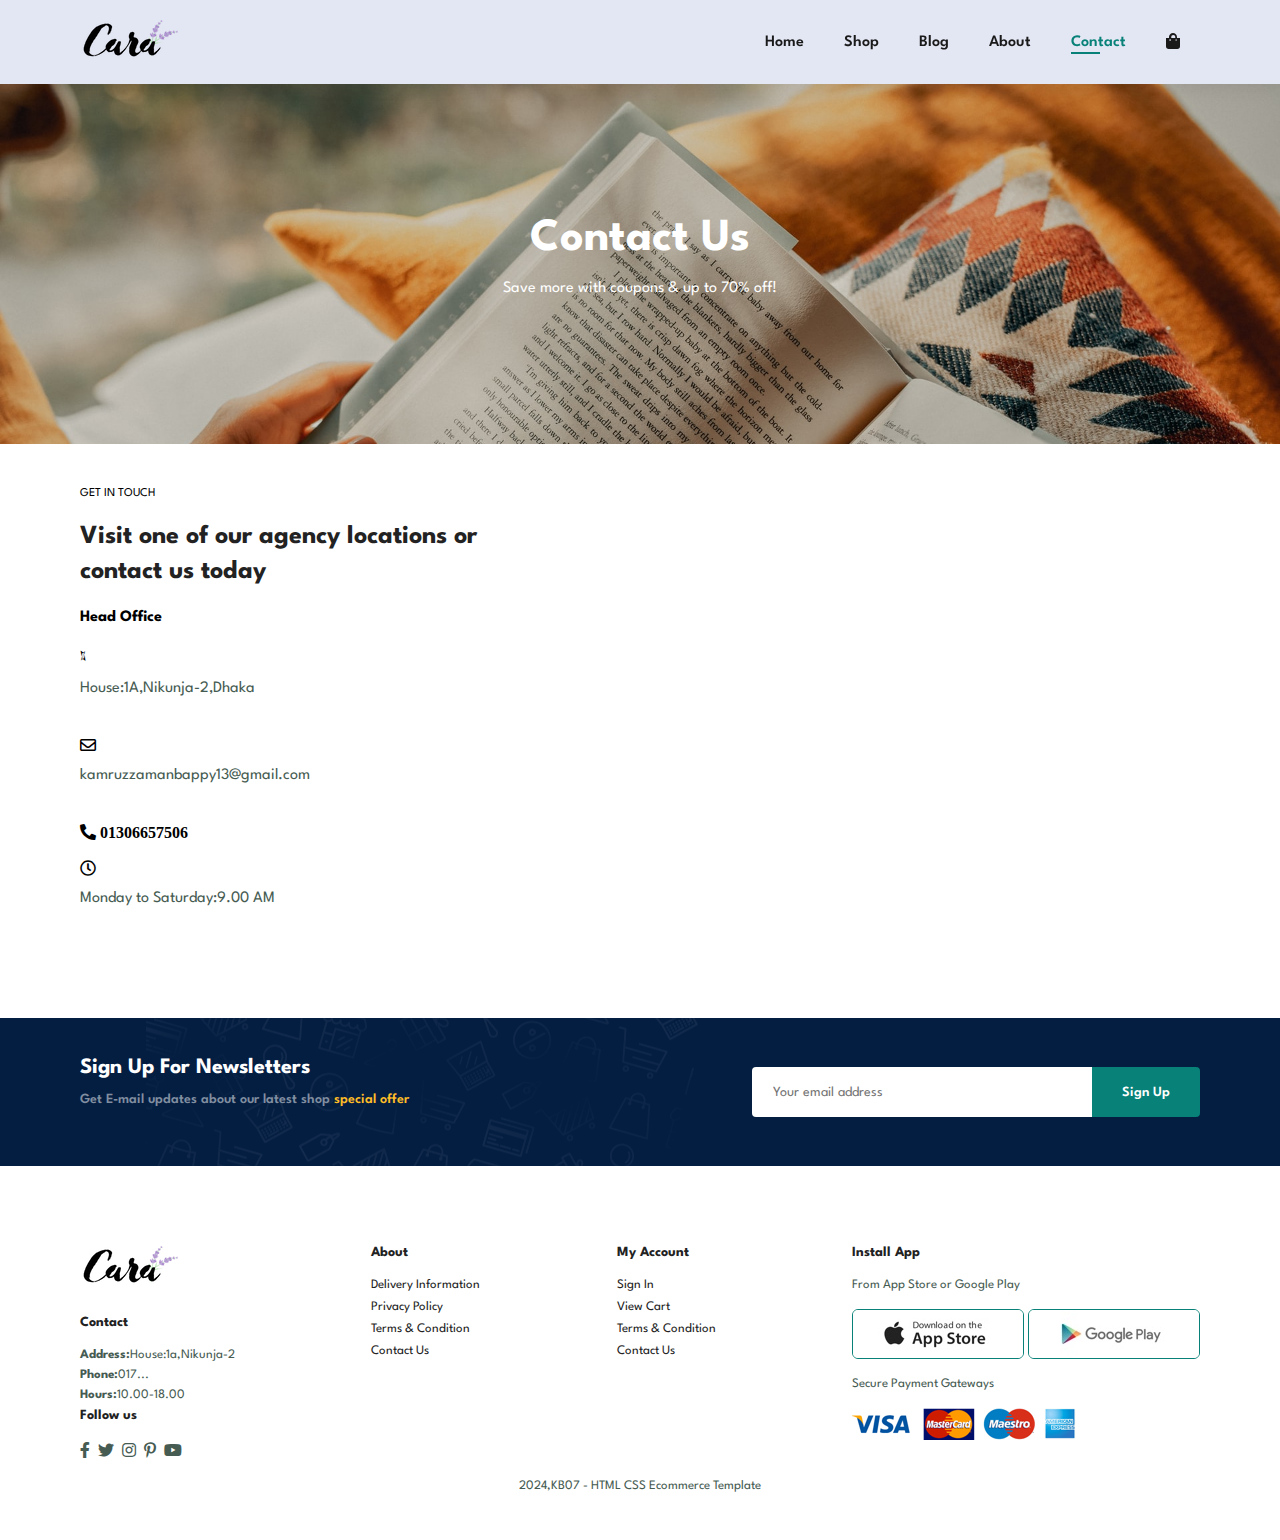
==== contact.html @ f2909fc1 "Add files via upload" ====
<!DOCTYPE html>
<html lang="en">
  <head>
    <meta charset="UTF-8" />
    <meta http-equiv="X-UA-Compatible" content="IE=edge" />
    <meta name="viewport" content="width=device-width, initial-scale=1.0" />
    <title>Tech Ecommerce</title>
    <link
      rel="stylesheet"
      href="https://pro.fontawesome.com/releases/v5.10.0/css/all.css"
    />

    <link rel="stylesheet" href="style.css" />
  </head>
  <body>
    <section id="header">
      <a href="#"><img src="img/logo.png" class="logo" alt="" /></a>
      <div>
        <ul id="navbar">
          <li><a href="index.html">Home</a></li>
          <li><a href="shop.html">Shop</a></li>
          <li><a href="blog.html">Blog</a></li>
          <li><a href="about.html">About</a></li>
          <li><a class="active" href="contact.html">Contact</a></li>
          <li id="lg-bag">
            <a href="cart.html"><i class="fa fa-shopping-bag"></i></a>
          </li>
          <a href="#" id="close"><i class="far fa-times"></i></a>
        </ul>
      </div>
      <div id="mobile">
        <a href="cart.html"><i class="fa fa-shopping-bag"></i></a>
        <i id="bar" class="fas fa-outdent"></i>
      </div>
    </section>

    <section id="page-header" class="blog-header">
      <h2>Contact Us</h2>
      <p>Save more with coupons & up to 70% off!</p>
    </section>

    <section id="contact-details" class="section-p1">
      <div class="details">
        <span>GET IN TOUCH</span>
        <h2>Visit one of our agency locations or contact us today</h2>
        <h3>Head Office</h3>
        <div>
          <li>
            <i class="fal fa-map">
              <p>House:1A,Nikunja-2,Dhaka</p>
            </i>
          </li>
          <li>
            <i class="far fa-envelope">
              <p>kamruzzamanbappy13@gmail.com</p>
            </i>
          </li>
          <li>
            <i class="fas fa-phone-alt"> 01306657506 </i>
          </li>
          <li>
            <i class="far fa-clock">
              <p>Monday to Saturday:9.00 AM</p>
            </i>
          </li>
        </div>
      </div>

      <div class="map">
        <iframe
          src="https://www.google.com/maps/embed?pb=!1m18!1m12!1m3!1d7299.263549080877!2d90.41202048771986!3d23.831689628555992!2m3!1f0!2f0!3f0!3m2!1i1024!2i768!4f13.1!3m3!1m2!1s0x3755c65e78f46ee1%3A0x3e009fd37c89634f!2sNikunja%202%2C%20Dhaka!5e0!3m2!1sen!2sbd!4v1722187917568!5m2!1sen!2sbd"
          width="600"
          height="450"
          style="border: 0"
          allowfullscreen=""
          loading="lazy"
          referrerpolicy="no-referrer-when-downgrade"
        ></iframe>
      </div>
    </section>

    <section id="newsletter" class="section-p1 section-m1">
      <div class="newstext">
        <h4>Sign Up For Newsletters</h4>
        <p>
          Get E-mail updates about our latest shop <span>special offer</span>
        </p>
      </div>

      <div class="form">
        <input type="text" placeholder="Your email address" />
        <button class="normal">Sign Up</button>
      </div>
    </section>

    <footer class="section-p1">
      <div class="col">
        <img class="logo" src="img/logo.png" alt="" />
        <h4>Contact</h4>
        <p><strong> Address:</strong>House:1a,Nikunja-2</p>
        <p><strong>Phone:</strong>017...</p>
        <p><strong>Hours:</strong>10.00-18.00</p>
        <div class="follow">
          <h4>Follow us</h4>
          <div class="icon">
            <i class="fab fa-facebook-f"></i>
            <i class="fab fa-twitter"></i>
            <i class="fab fa-instagram"></i>
            <i class="fab fa-pinterest-p"></i>
            <i class="fab fa-youtube"></i>
          </div>
        </div>
      </div>

      <div class="col">
        <h4>About</h4>
        <a href="#">Delivery Information</a>
        <a href="#">Privacy Policy</a>
        <a href="#">Terms & Condition</a>
        <a href="#">Contact Us</a>
      </div>
      <div class="col">
        <h4>My Account</h4>
        <a href="#">Sign In</a>
        <a href="#">View Cart</a>
        <a href="#">Terms & Condition</a>
        <a href="#">Contact Us</a>
      </div>

      <div class="col install">
        <h4>Install App</h4>
        <p>From App Store or Google Play</p>
        <div class="row">
          <img src="img/pay/app.jpg" alt="" />
          <img src="img/pay/play.jpg" alt="" />
        </div>
        <p>Secure Payment Gateways</p>
        <img src="img/pay/pay.png" alt="" />
      </div>
      <div class="copyright">
        <p>2024,KB07 - HTML CSS Ecommerce Template</p>
      </div>
    </footer>

    <script src="script.js"></script>
  </body>
</html>
---- style.css ----
@import url("https://fonts.googleapis.com/css2?family=Spartan:wght@100;200;300;400;500;600;700;800;900&display=swap");
* {
  margin: 0;
  padding: 0;
  box-sizing: border-box;
  font-family: "Spartan", sans-serif;
}
h1 {
  font-size: 45px;
  line-height: 64px;
  color: #222;
}
h2 {
  font-size: 46px;
  line-height: 54px;
  color: #222;
}
h4 {
  font-size: 20px;
  color: #222;
}
h6 {
  font-weight: 700;
  font-size: 12px;
}
p {
  font-size: 16px;
  color: #465b52;
  margin: 15px 0 20px 0;
}
.section-p1 {
  padding: 40px 80px;
}
.section-m1 {
  margin: 40px 0;
}

button.normal {
  font-size: 14px;
  font-weight: 600;
  padding: 15px 30px;
  color: #000;
  background-color: #fff;
  border-radius: 4px;
  cursor: pointer;
  border: none;
  outline: none;
  transition: 0.2s;
}

button.white {
  font-size: 13px;
  font-weight: 600;
  padding: 11px 18px;
  color: #fff;
  background-color: transparent;
  border: 1px solid #fff;
  cursor: pointer;
  outline: none;
  transition: 0.2s;
}

body {
  width: 100%;
}

/* align the item in one row */
#header {
  display: flex;
  align-items: center;
  justify-content: space-between;
  /* align the item in one row */
  padding: 20px 80px;
  background: #e3e6f3;
  box-shadow: 0 5px 15px rgba(0, 0, 0, 0.06); /*x=0,y=5px, radius:15px */
  /*for sticky navbar */
  z-index: 999;
  position: sticky;
  top: 0;
  left: 0;
}

/* one row  */
#navbar {
  display: flex;
  align-items: center;
  justify-content: center;
  /*1 row */
}
/*Bulet point remove */
#navbar li {
  list-style: none;
  padding: 0 20px;
  position: relative;
}
/*underline remove */
#navbar li a {
  text-decoration: none;
  font-size: 16px;
  font-weight: 600;
  color: #1a1a1a;
  transition: 0.3s ease;
}

/* active a menu, go to html add class= active */

#navbar li a:hover,
#navbar li a.active {
  color: #088178;
}

/* underline active when click  specific menu ==> add position:relative parent element */
#navbar li a.active::after,
#navbar li a:hover::after
/*other menu will underline */ {
  content: "";
  width: 30%;
  height: 2px;
  background: #088178;
  position: absolute;
  bottom: -4px;
  left: 20px;
}

#mobile {
  display: none;
  align-items: center;
}
#close {
  display: none;
}

#hero {
  background-image: url("img/hero4.png");
  /*img full screen */
  height: 90vh;
  width: 100%;
  /*img align in center for this img */
  background-size: cover;
  background-position: top 25% right 0;
  /*text center */
  padding: 0 80px;
  display: flex;
  align-items: flex-start;
  justify-content: center;
  flex-direction: column;
}
#hero h4 {
  padding-bottom: 15px;
}
#hero h1 {
  color: #088178;
}
#hero button {
  background-image: url("img/button.png");
  background-color: transparent;
  color: #088178;
  border: 0;
  /* picture so much small */
  padding: 14px 80px 14px 65px;

  /*more styling */
  background-repeat: no-repeat;
  cursor: pointer;
  font-weight: 700;
  font-size: 15px;
}

#feature .fe-box {
  width: 180px;
  text-align: center;
  padding: 25px 15px;
  box-shadow: 20px 20px 34px rgba(0, 0, 0, 0.03);
  border: 1px solid #cce7d0;
  border-radius: 4px;
  margin: 15px 0;
}

#feature .fe-box:hover {
  box-shadow: 10px 10px 54px rgba(70, 62, 221, 0.1);
}

#feature .fe-box img {
  width: 100%;
  margin-bottom: 10px;
}

/*align boxes in one row */
#feature {
  display: flex;
  align-items: center;
  justify-content: space-between;
  flex-wrap: wrap;
}

/*h6 background color */
#feature .fe-box h6 {
  /*padding adjustman display */
  display: inline-block;
  padding: 9px 8px 6px 8px;
  line-height: 1;
  border-radius: 4px;
  color: #088178;
  background-color: #fddde4;
}

/* i change bg color serially */
#feature .fe-box:nth-child(2) h6 {
  background-color: #cdebbc;
}
#feature .fe-box:nth-child(3) h6 {
  background-color: #d1e8f2;
}
#feature .fe-box:nth-child(4) h6 {
  background-color: #cdd4f8;
}
#feature .fe-box:nth-child(5) h6 {
  background-color: #f6dbf6;
}
#feature .fe-box:nth-child(6) h6 {
  background-color: #fff2e5;
}

#product1 {
  text-align: center;
}

#product1 .pro-container {
  display: flex;
  justify-content: space-between;
  padding-top: 20px;
  /* flex gap after 4 product line break and go to next line */
  flex-wrap: wrap;
}

/* give the width of box */
#product1 .pro {
  width: 23%;
  min-width: 250px;
  padding: 10px 12px;
  border: 1px solid #cce7d0;
  border-radius: 25px;
  cursor: pointer;
  box-shadow: 20px 20px 30px rgba(0, 0, 0, 0.02);
  margin: 15px 0;
  transition: 0.2s ease;
  position: relative; /* child a absolute dichi */
}

#product1 .pro:hover {
  box-shadow: 20px 20px 30px rgba(0, 0, 0, 0.06);
}

/*make image responsive */
#product1 .pro img {
  width: 100%;
  border-radius: 20px;
}
#product1 .pro .des {
  text-align: start;
  padding: 10px 0;
}

#product1 .pro .des span {
  color: #606063;
  font-size: 12px;
}

#product1 .pro .des h5 {
  padding-top: 7px;
  color: #1a1a1a;
  font-size: 14px;
}
#product1 .pro .des i {
  font-size: 12px;
  color: rgb(243, 181, 25);
}

#product1 .pro .des h4 {
  padding-top: 7px;
  font-size: 15px;
  font-weight: 700;
  color: #088178;
}
#product1 .pro .cart {
  width: 40px;
  height: 40px;
  line-height: 40px;
  border-radius: 50px;
  background-color: #e8f6ea;
  font-weight: 500;
  color: #088178;
  border: 1px solid #cce7d0;

  /* one line */
  position: absolute;
  /* parent element pro ta position:relative dita hoba */
  bottom: 20px;
  right: 10px;
}

/* text shift from left to center */
#banner {
  display: flex;
  flex-direction: column;
  justify-content: center;
  align-items: center;
  text-align: center;
  background-image: url("img/banner/b2.jpg");
  width: 100%;
  height: 40vh;
  background-size: cover;
  background-position: center;
}
#banner h4 {
  color: #fff;
  font-size: 16px;
}
#banner h2 {
  color: #fff;
  font-size: 30px;
  padding: 10px 0;
}
#banner h2 span {
  color: #ef3636;
}
#banner button:hover {
  background: #088178;
  color: #fff;
}

/*seperate 2 pic & make it one line */
#sm-banner {
  display: flex;
  justify-content: space-between;
  flex-wrap: wrap;
}

#sm-banner .banner-box {
  display: flex;
  flex-direction: column;
  justify-content: center;
  /*align-items: center; */
  align-items: flex-start;
  /* now eavery sentence start from left side */
  /* text-align: center; */
  background-image: url("img/banner/b17.jpg");
  min-width: 580px;
  height: 50vh;
  padding: 30px;
  background-size: cover;
  background-position: center;
}
#sm-banner .banner-box2 {
  background-image: url("img/banner/b10.jpg");
}

#sm-banner h4 {
  color: #fff;
  font-size: 20px;
  font-weight: 300;
}
#sm-banner h2 {
  color: #fff;
  font-size: 28px;
  font-weight: 800;
}
#sm-banner span {
  color: #fff;
  font-size: 14px;
  font-weight: 500;
  padding-bottom: 15px;
}

/* call to banner */
#sm-banner .banner-box:hover button {
  background: #088178;
  border: 1px solid #088178;
}

/* make it one line */
#banner3 {
  display: flex;
  justify-content: space-between;
  flex-wrap: wrap;
  padding: 0 80px;
}

#banner3 .banner-box {
  display: flex;
  flex-direction: column;
  align-items: flex-start;
  background-image: url("img/banner/b7.jpg");
  min-width: 30%;
  height: 30vh;
  background-size: cover;
  background-position: center;
  padding: 20px;
  margin-bottom: 20px;
}
#banner3 .banner-box2 {
  background-image: url("img/banner/b4.jpg");
}
#banner3 .banner-box3 {
  background-image: url("img/banner/b18.jpg");
}

#banner3 h2 {
  font-size: 22px;
  font-weight: 900;
  color: #fff;
}

#banner3 h3 {
  color: #ec544e;
  font-weight: 800;
  font-size: 15px;
}

#newsletter {
  display: flex;
  justify-content: space-between;
  flex-wrap: wrap;
  align-items: center;
  background-image: url("img/banner/b14.png");
  background-repeat: no-repeat;
  background-position: 20% 30%;
  background-color: #041e42;
}

#newsletter h4 {
  font-size: 22px;
  font-weight: 700;
  color: #fff;
}

#newsletter p {
  font-size: 14px;
  font-weight: 600;
  color: #818ea0;
}
#newsletter p span {
  color: #ffbd27;
}
#newsletter input {
  height: 3.125rem;
  padding: 0 1.25rem;
  font-size: 14px;
  width: 100%;
  border: 1px solid transparent;
  border-radius: 4px;
  outline: none;
  border-top-right-radius: 0;
  border-bottom-right-radius: 0;
}
#newsletter button {
  background-color: #088178;
  color: #fff;
  white-space: nowrap;
  border-top-left-radius: 0;
  border-bottom-left-radius: 0;
}
/* make two form in one row */
#newsletter .form {
  display: flex;
  width: 40%;
}

/* 1.Make all the columns in one row
2. make the colum from row
3.chng text
*/
footer {
  display: flex;
  flex-wrap: wrap;
  justify-content: space-between;
}
footer .col {
  display: flex;
  flex-direction: column;
  align-items: flex-start;
  margin-bottom: 20px;
}

footer .logo {
  margin-bottom: 30px;
}
footer h4 {
  font-size: 14px;
  padding-bottom: 20px;
}
footer p {
  font-size: 13px;
  margin: 0 0 8px 0;
}
footer a {
  font-size: 13px;
  text-decoration: none;
  color: #222;
  margin-bottom: 10px;
}

footer .follow i {
  color: #465b52;
  padding-right: 4px;
  cursor: pointer;
}

footer .install .row img {
  border: 1px solid #088178;
  border-radius: 6px;
}
footer .install img {
  margin: 10px 0 15px 0;
}
footer .follow i:hover,
footer a:hover {
  color: #088178;
}

footer .copyright {
  width: 100%;
  text-align: center;
}

/* Shop page */
#page-header {
  background-image: url("img/banner/b1.jpg");
  width: 100%;
  height: 40vh;
  background-size: cover;
  display: flex;
  justify-content: center;
  text-align: center;
  flex-direction: column;
  padding: 14px;
}
#page-header h2,
#page-header p {
  color: #fff;
}

#pagination {
  text-align: center;
}
#pagination a {
  text-decoration: none;
  background-color: #088178;
  padding: 15px 20px;
  border-radius: 4px;
  color: #fff;
  font-weight: 600;
}
#pagination a i {
  font-size: 16px;
  font-weight: 600;
}

/*Single Product */

#prodetails {
  /*img & details one row */
  display: flex;
  margin-top: 20px;
}

#prodetails .single-pro-details {
  width: 50%;
  padding-top: 30px;
}
#prodetails .single-pro-details h4 {
  padding: 40px 0 20px 0;
}
#prodetails .single-pro-details h2 {
  font-size: 26px;
}

#prodetails .single-pro-details select {
  display: block;
  padding: 5px 10px;
  margin-bottom: 10px;
}
#prodetails .single-pro-details input {
  width: 50px;
  height: 47px;
  padding-left: 10px;
  font-size: 16px;
  margin-right: 10px;
}

#prodetails .single-pro-details input:focus {
  outline: none;
}

#prodetails .single-pro-details button {
  background: #088178;
  color: #fff;
}

#prdetails .single-pro-details span {
  line-height: 25px;
}

#prodetails .single-pro-image {
  width: 40%;
  margin-right: 50px;
}

.small-img-group {
  display: flex;
  justify-content: space-between;
}

/*for creating gap */
.small-img-col {
  flex-basis: 24%;
  cursor: pointer;
}

#page-header.blog-header {
  background-image: url("img/banner/b19.jpg");
}

#blog {
  padding: 150px 150px 0 150px;
}

/*relative for date */
#blog .blog-box {
  display: flex;
  align-items: center;
  width: 100%;
  position: relative;
  padding-bottom: 90px;
}
#blog .blog-img {
  width: 50%;
  margin-right: 40px;
}

#blog img {
  width: 100%;
  height: 300px;
  object-fit: cover;
}

#blog .blog-details {
  width: 50%;
}

#blog .blog-details a {
  text-decoration: none;
  font-size: 11px;
  color: #000;
  font-weight: 700;
  position: relative;
  transition: 0.3s;
}
#blog .blog-details a::after {
  content: "";
  width: 50px;
  height: 1px;
  background-color: #000;
  position: absolute;
  top: 4px;
  right: -60px;
}

#blog .blog-details a:hover {
  color: #088178;
}

#blog .blog-details a:hover::after {
  background-color: #088178;
}

#blog .blog-box h1 {
  position: absolute;
  top: -40px;
  left: 0;
  font-size: 70px;
  font-weight: 700;
  color: #c9cbce;
  z-index: -9;
}

/*About Page */

#page-header.about-header {
  background-image: url("img/about/banner.png");
}

#about-head {
  display: flex;
  align-items: auto;
}
#about-head div {
  padding-left: 40px;
}
#about-head img {
  width: 50%;
  height: auto;
}
#about-app {
  text-align: center;
}

#about-app .video {
  width: 70%;
  height: 100%;
  margin: 30px auto 0 auto;
}
#about-app .video video {
  width: 100%;
  height: 100%;
  border-radius: 20px;
}

#contact-details {
  display: flex;
  align-items: center;
  justify-content: space-between;
}

#contact-details .details {
  width: 40%;
}

#contact-details .details span {
  font-size: 12px;
}
#contact-details .details h2 {
  font-size: 26px;
  line-height: 35px;
  padding: 20px 0;
}
#contact-details .details h3 {
  font-size: 16px;
  padding-bottom: 15px;
}

#contact-details .details li {
  list-style: none;
  display: flex;
  padding: 10px 0;
}

/* MEDIA QUERY */
@media (max-width: 799px) {
  .section-p1 {
    padding: 40px 40px;
  }
  /* it made the cart 3 columns */
  #navbar {
    display: flex;
    flex-direction: column;
    align-items: flex-start;
    justify-content: flex-start;
    position: fixed;
    top: 0;
    right: -300px;
    height: 100vh;
    width: 300px;
    background-color: #e3e6f3;
    box-shadow: 0 40px 60px rgba(0, 0, 0, 0.1);
    padding: 80px 0 0 10px;
    transition: 0.3s;
    /*transi for not sliding */
  }
  #navbar.active {
    right: 0;
  }
  #navbar li {
    margin-bottom: 25px;
  }

  /* now add humbuger add  
#navbar{
right:-300px}
after ul id=navbar
add new div
 <div id="mobile">
        <i id="bar" class="fas fa-outdent"></i>
       </div>

       //add cart
        <a href="cart.html"><i class="fa fa-shopping-bag"></i></a><

*/
  #mobile {
    display: flex;
    align-items: center;
  }
  #mobile i {
    color: #1a1a1a;
    font-size: 24px;
    padding-left: 20px;
  }

  /*close button on top */
  #close {
    display: initial;
    position: absolute;
    top: 30px;
    left: 30px;
    color: #222;
    font-size: 24px;
  }
  #lg-bag {
    display: none;
  }
  #hero {
    height: 70vh;

    background-position: top 30% right 30%;
    padding: 0 80px;
  }
  #feature {
    justify-content: center;
  }
  #feature .fe-box {
    margin: 15px 15px;
  }
  #product1 .pro-container {
    justify-content: center;
  }
  #product1 .pro {
    margin: 15px;
  }
  #banner {
    height: 20vh;
  }

  #sm-banner .banner-box {
    min-width: 100%;
    height: 30vh;
  }
  #banner3 {
    padding: 0 40px;
  }
  #banner3 .banner-box {
    width: 28%;
  }
  #newsletter .form {
    width: 70%;
  }
}

@media (max-width: 477px) {
  .section-p1 {
    padding: 20px;
  }

  /*cart  devide in2 column */
  #header {
    padding: 10px 30px;
  }

  h1 {
    font-size: 38px;
  }
  h2 {
    font-size: 32px;
  }

  #hero {
    background-position: 55%;
    padding: 0 20px;
  }
  /* for 2 col */
  #feature {
    justify-content: space-between;
  }

  #feature .fe-box {
    width: 155px;
    margin: 0 0 15px 0;
  }
  /* take product 100% width */
  #product1 .pro {
    width: 100%;
  }
  /*inc height */
  #banner {
    height: 40vh;
  }
  /*+h*/
  #sm-banner .banner-box {
    height: 40vh;
  }
  /* create space btn 2 banners */
  #sm-banner .banner-box2 {
    margin-top: 20px;
  }
  /*--padd */
  #banner3 {
    padding: 0 20px;
  }
  #banner3 .banner-box {
    width: 100%;
  }

  #newsletter {
    padding: 40px 20px;
  }
  #newletter .form {
    width: 100%;
  }
  footer .copyright {
    text-align: start;
  }

  /*single product */
  #prodetails {
    display: flex;
    flex-direction: column;
  }

  #prodetails .single-pro-image {
    width: 100%;
    margin-right: 0px;
  }

  /*Blog Box */

  #blog {
    padding: 100px 20px 0 20px;
  }

  #blog .blog-box {
    display: flex;
    flex-direction: column;
    align-items: flex-start;
  }

  #blog .blog-img {
    width: 100%;
    margin-right: 0px;
    margin-bottom: 30px;
  }
  #blog .blog-details {
    width: 100%;
  }
  /* About Page */
  #about-head {
    flex-direction: column;
  }
  #about-head img {
    width: 100%;
    margin-bottom: 20px;
  }

  #about-head div {
    padding-left: 0px;
  }
  #about-app .video {
    width: 100%;
  }
}
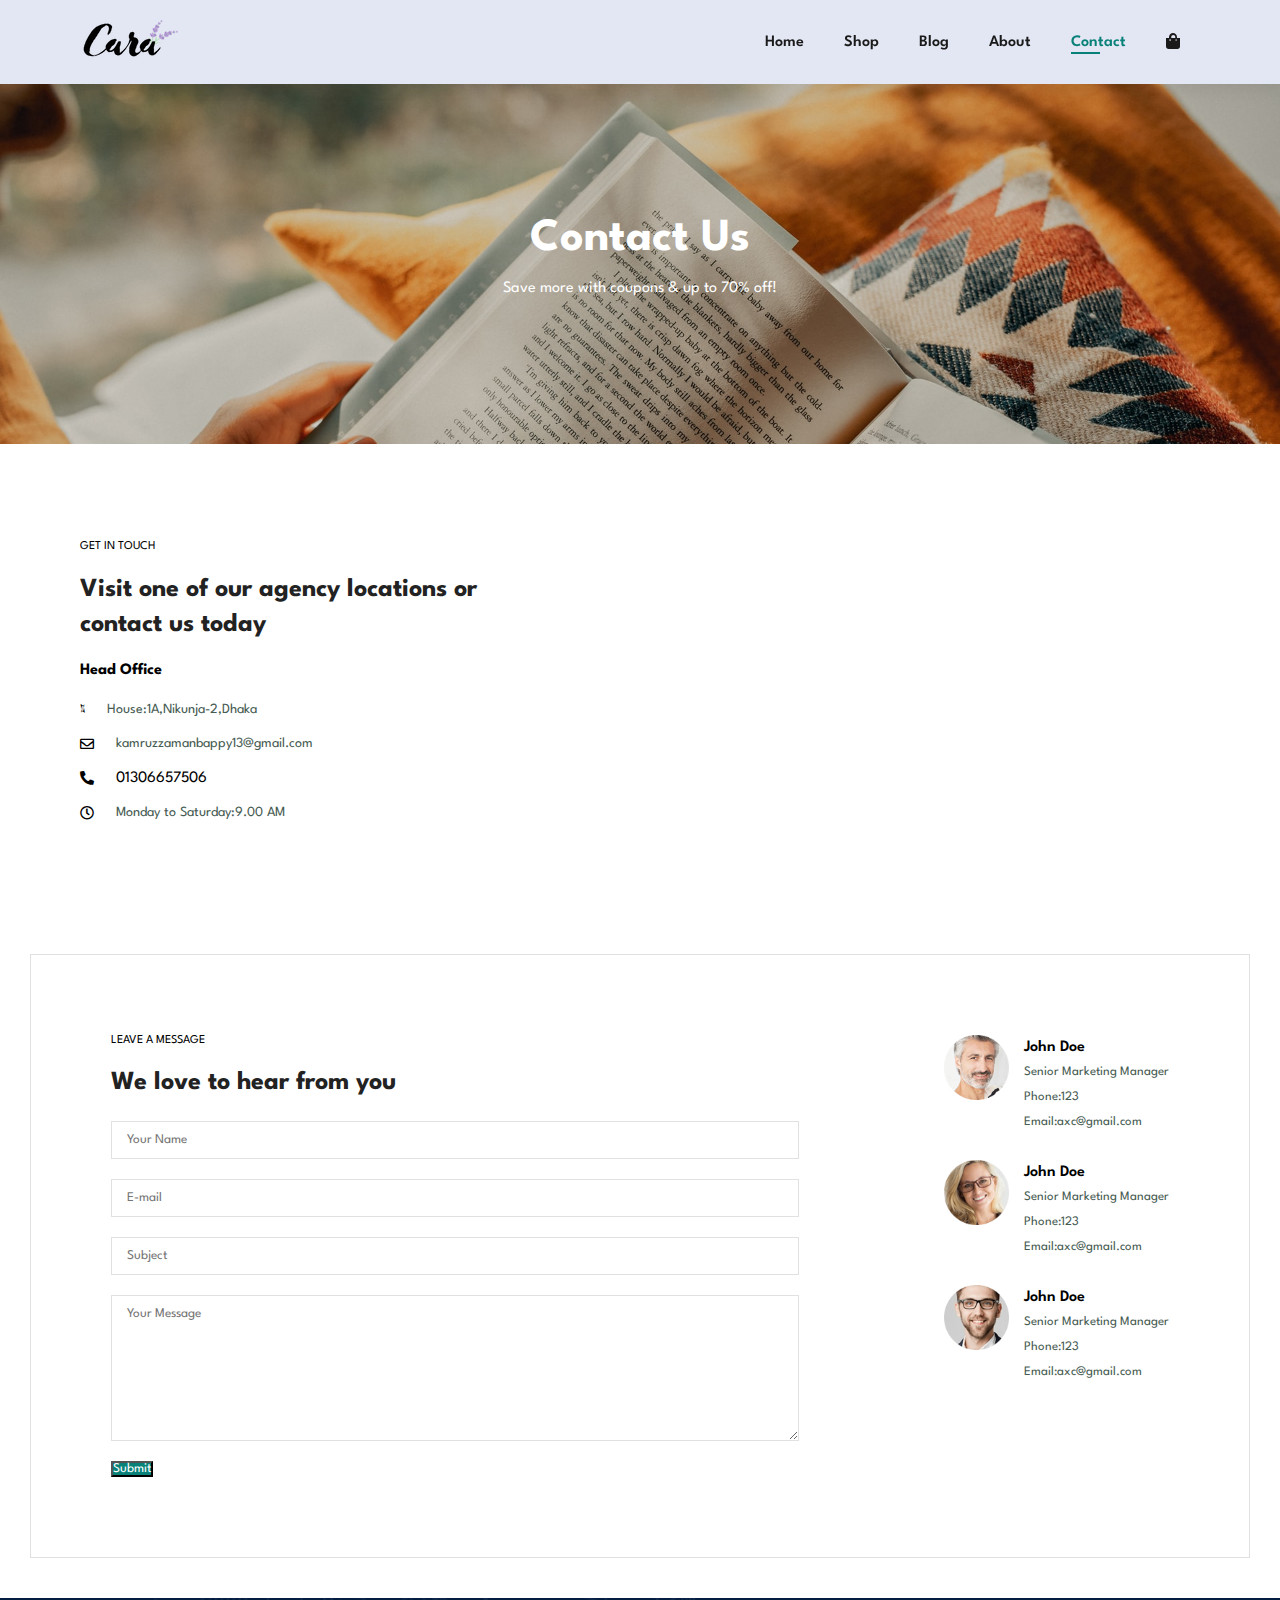
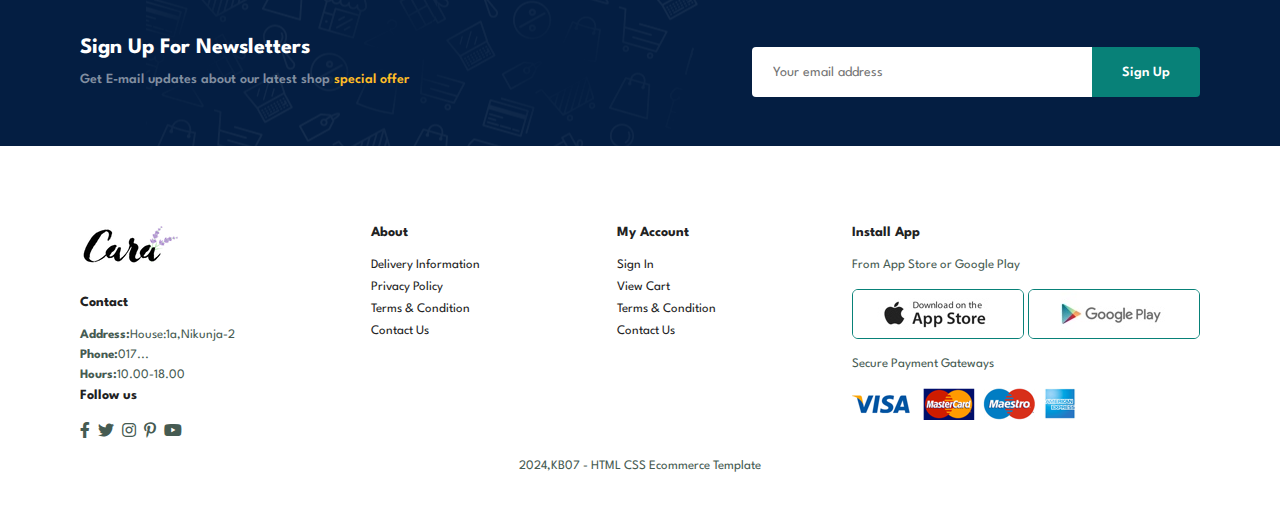
==== commit d8ac6c68: "Add files via upload" ====
--- a/contact.html
+++ b/contact.html
@@ -46,22 +46,20 @@
         <h3>Head Office</h3>
         <div>
           <li>
-            <i class="fal fa-map">
-              <p>House:1A,Nikunja-2,Dhaka</p>
-            </i>
+            <i class="fal fa-map"> </i>
+            <p>House:1A,Nikunja-2,Dhaka</p>
           </li>
           <li>
-            <i class="far fa-envelope">
-              <p>kamruzzamanbappy13@gmail.com</p>
-            </i>
+            <i class="far fa-envelope"> </i>
+            <p>kamruzzamanbappy13@gmail.com</p>
           </li>
           <li>
-            <i class="fas fa-phone-alt"> 01306657506 </i>
+            <i class="fas fa-phone-alt"> </i>
+            01306657506
           </li>
           <li>
-            <i class="far fa-clock">
-              <p>Monday to Saturday:9.00 AM</p>
-            </i>
+            <i class="far fa-clock"> </i>
+            <p>Monday to Saturday:9.00 AM</p>
           </li>
         </div>
       </div>
@@ -76,6 +74,48 @@
           loading="lazy"
           referrerpolicy="no-referrer-when-downgrade"
         ></iframe>
+      </div>
+    </section>
+
+    <section id="form-details">
+      <form action="">
+        <span>LEAVE A MESSAGE</span>
+        <h2>We love to hear from you</h2>
+        <input type="text" placeholder="Your Name" />
+        <input type="text" placeholder="E-mail" />
+        <input type="text" placeholder="Subject" />
+        <textarea
+          name=""
+          id=""
+          cols="30"
+          rows="10"
+          placeholder="Your Message"
+        ></textarea>
+        <button>Submit</button>
+      </form>
+
+      <div class="people">
+        <div>
+          <img src="img/people/1.png" alt="" />
+          <p>
+            <span>John Doe</span>Senior Marketing Manager <br />
+            Phone:123 <br />Email:axc@gmail.com
+          </p>
+        </div>
+        <div>
+          <img src="img/people/3.png" alt="" />
+          <p>
+            <span>John Doe</span>Senior Marketing Manager <br />
+            Phone:123 <br />Email:axc@gmail.com
+          </p>
+        </div>
+        <div>
+          <img src="img/people/2.png" alt="" />
+          <p>
+            <span>John Doe</span>Senior Marketing Manager <br />
+            Phone:123 <br />Email:axc@gmail.com
+          </p>
+        </div>
       </div>
     </section>
 
--- a/style.css
+++ b/style.css
@@ -726,10 +726,12 @@
   width: 40%;
 }
 
-#contact-details .details span {
+#contact-details .details span,
+#form-details form span {
   font-size: 12px;
 }
-#contact-details .details h2 {
+#contact-details .details h2,
+#form-details form h2 {
   font-size: 26px;
   line-height: 35px;
   padding: 20px 0;
@@ -743,6 +745,77 @@
   list-style: none;
   display: flex;
   padding: 10px 0;
+}
+
+#contact-details .details li i {
+  font-size: 14px;
+  padding-right: 22px;
+}
+#contact-details .details li p {
+  margin: 0;
+  font-size: 14px;
+}
+
+#contact-details .map {
+  width: 55%;
+  height: 400px;
+}
+#contact-details .map iframe {
+  width: 100%;
+  height: 100%;
+}
+
+#form-details {
+  display: flex;
+  justify-content: space-between;
+  margin: 30px;
+  padding: 80px;
+  border: 1px solid #e1e1e1;
+}
+
+#form-details form {
+  width: 65%;
+  display: flex;
+  flex-direction: column;
+  align-items: flex-start;
+}
+
+#form-details form input,
+#form-details form textarea {
+  width: 100%;
+  padding: 12px 15px;
+  outline: none;
+  margin-bottom: 20px;
+  border: 1px solid #e1e1e1;
+}
+#form-details form button {
+  background-color: #088178;
+  color: #fff;
+}
+#form-details .people div {
+  padding-bottom: 25px;
+  display: flex;
+  align-items: flex-start;
+}
+
+#form-details .people div img {
+  width: 65px;
+  height: 65px;
+  object-fit: cover;
+  margin-right: 15px;
+}
+
+#form-details .people div p {
+  margin: 0;
+  font-size: 13px;
+  line-height: 25px;
+}
+
+#form-details .people div p span {
+  display: block;
+  font-size: 16px;
+  font-weight: 600;
+  color: #000;
 }
 
 /* MEDIA QUERY */
@@ -844,6 +917,13 @@
   #newsletter .form {
     width: 70%;
   }
+  /*contact page*/
+  #form-details {
+    padding: 40px;
+  }
+  #form-details form {
+    width: 50%;
+  }
 }
 
 @media (max-width: 477px) {
@@ -956,4 +1036,24 @@
   #about-app .video {
     width: 100%;
   }
-}
+
+  #contact-details {
+    flex-direction: column;
+  }
+  #contact-details .details {
+    width: 100%;
+    margin-bottom: 30px;
+  }
+  #contact-detais .map {
+    width: 100%;
+  }
+  #form-details {
+    margin: 10px;
+    padding: 30px 10px;
+    flex-wrap: wrap;
+  }
+  #form-details form {
+    width: 100%;
+    margin-bottom: 30px;
+  }
+}
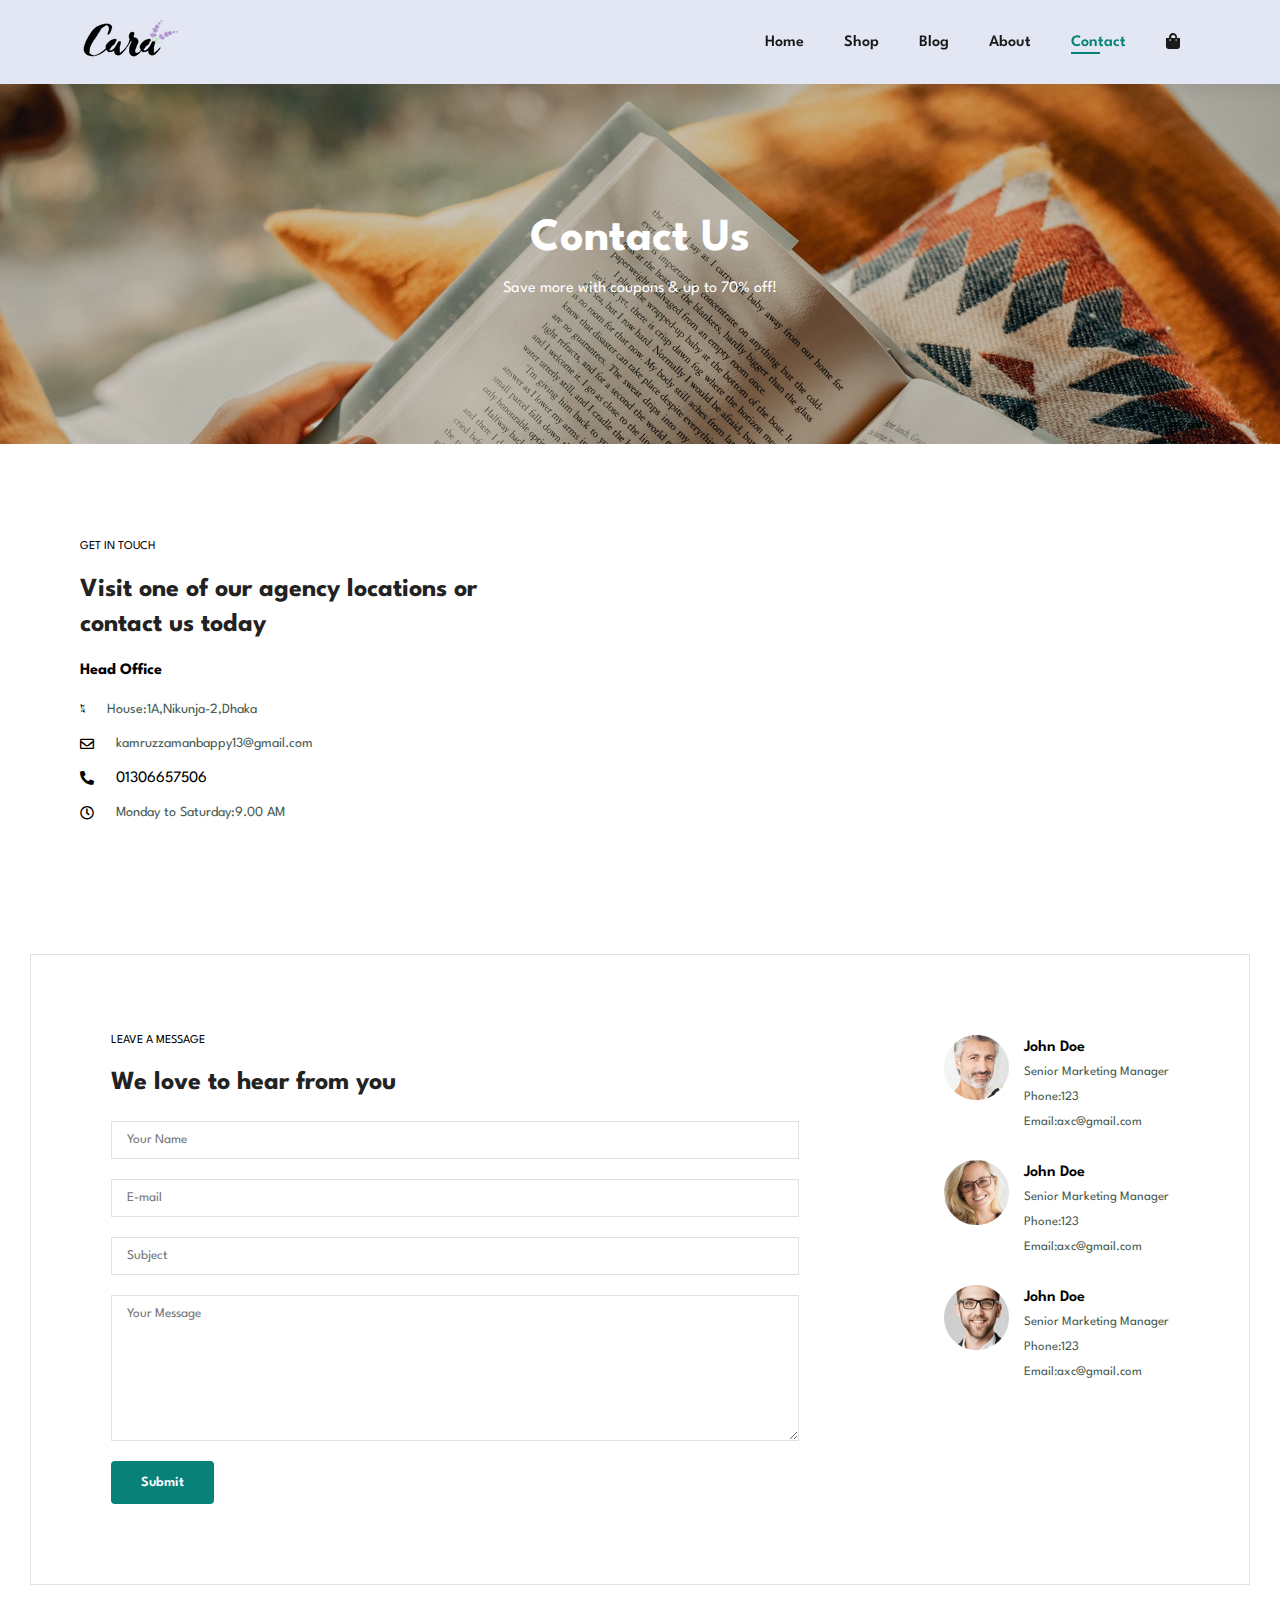
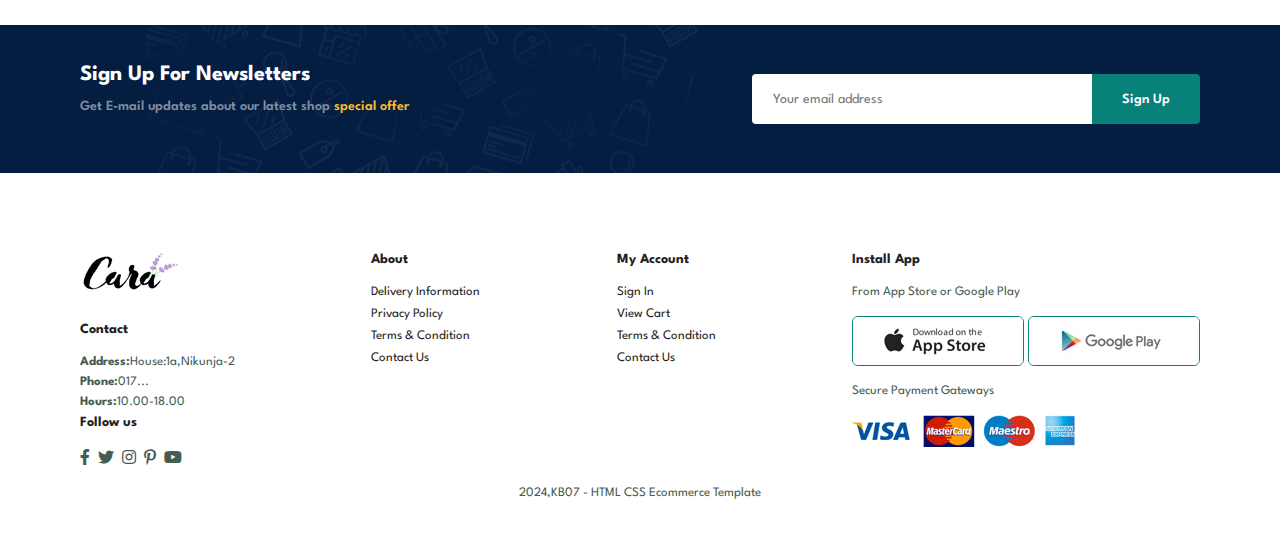
==== commit 9de85d7d: "Add files via upload" ====
--- a/contact.html
+++ b/contact.html
@@ -91,7 +91,7 @@
           rows="10"
           placeholder="Your Message"
         ></textarea>
-        <button>Submit</button>
+        <button class="normal">Submit</button>
       </form>
 
       <div class="people">
--- a/style.css
+++ b/style.css
@@ -805,6 +805,26 @@
   margin-right: 15px;
 }
 
+#subtotal {
+  width: 50%;
+  margin-bottom: 30px;
+  border: 1px solid #e2e9e1;
+  padding: 30px;
+}
+
+#subtotal table {
+  border-collapse: collapse;
+  width: 100%;
+  margin-bottom: 20px;
+}
+
+#subtotal table td {
+  width: 50%;
+  border: 1px solid #e2e9e1;
+  padding: 10px;
+  font-size: 13px;
+}
+
 #form-details .people div p {
   margin: 0;
   font-size: 13px;
@@ -816,6 +836,89 @@
   font-size: 16px;
   font-weight: 600;
   color: #000;
+}
+#cart {
+  overflow-x: auto;
+}
+#cart table {
+  width: 100%;
+  border-collapse: collapse;
+  table-layout: fixed;
+  white-space: nowrap;
+}
+#cart table img {
+  width: 70px;
+}
+#cart table td:nth-last-child(1) {
+  width: 100px;
+  text-align: center;
+}
+#cart table td:nth-child(2) {
+  width: 150px;
+  text-align: center;
+}
+#cart table td:nth-child(3) {
+  width: 250px;
+  text-align: center;
+}
+
+#cart table td:nth-child(4),
+#cart table td:nth-child(5),
+#cart table td:nth-child(6) {
+  width: 150px;
+  text-align: center;
+}
+
+#cart table td:nth-child(5) input {
+  width: 70px;
+  padding: 10px 5px 10px 15px;
+}
+
+#cart table thead {
+  border: 1px solid #e2e9e1;
+  border-left: none;
+  border-right: none;
+}
+
+#cart table thead td {
+  font-weight: 700;
+  text-transform: uppercase;
+  font-size: 13px;
+  padding: 18px 0;
+}
+
+#cart table tbody tr td {
+  font-size: 13px;
+}
+#cart-add {
+  display: flex;
+  flex-wrap: wrap;
+  justify-content: space-between;
+}
+
+#coupon {
+  width: 50%;
+  margin-bottom: 30px;
+}
+
+#coupon h3,
+#subtotal h3 {
+  padding-bottom: 15px;
+}
+
+#coupon input {
+  padding: 10px 20px;
+  outline: none;
+  width: 60%;
+  margin-right: 10px;
+  border: 1px solid #e2e9e1;
+}
+
+#coupon button,
+#subtotal button {
+  background-color: #088178;
+  color: #fff;
+  padding: 12px 20px;
 }
 
 /* MEDIA QUERY */
@@ -1056,4 +1159,15 @@
     width: 100%;
     margin-bottom: 30px;
   }
-}
+
+  #cart-add {
+    flex-direction: column;
+  }
+  #coupon {
+    width: 100%;
+  }
+  #subtotal {
+    width: 100%;
+    padding: 20px;
+  }
+}
